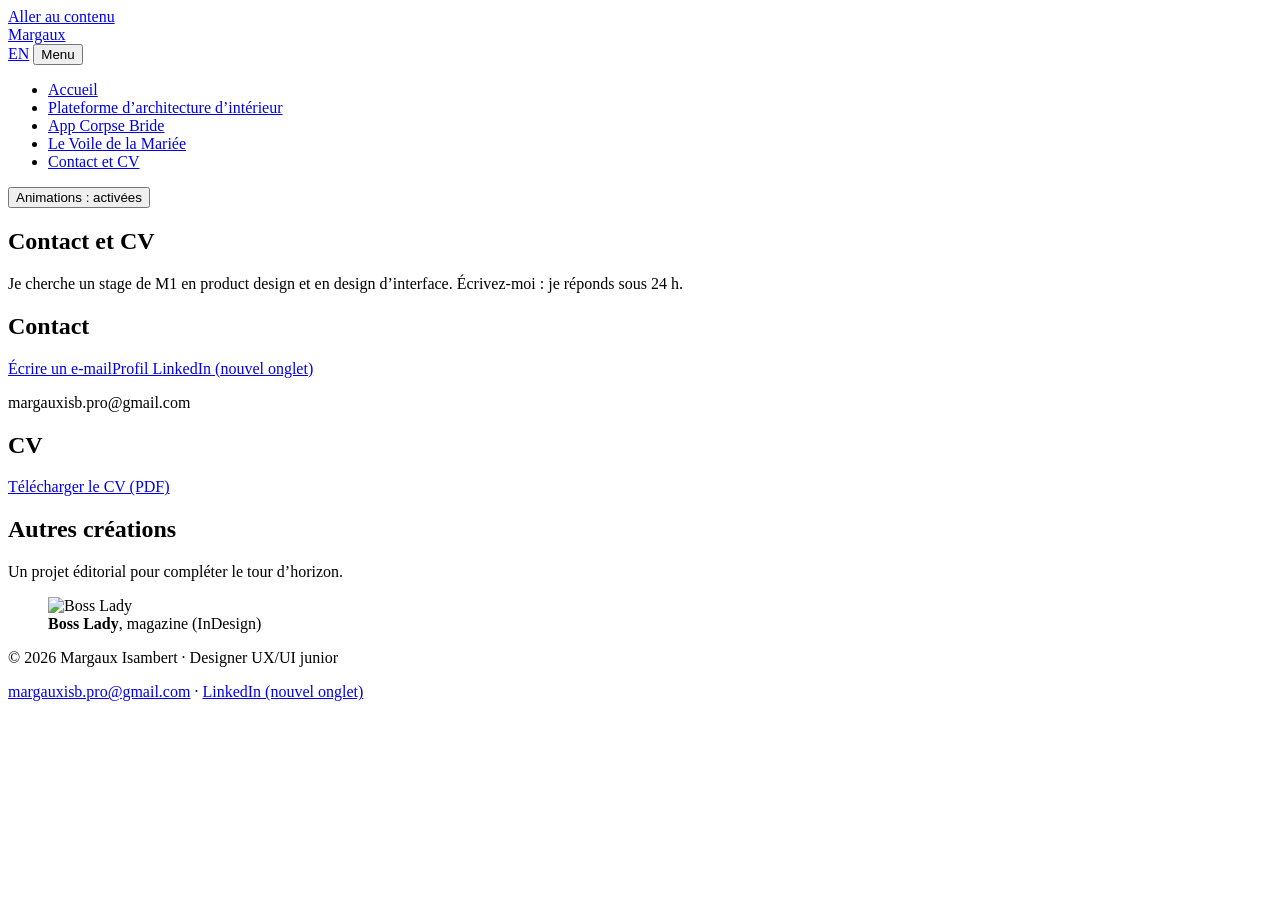
==== contact.html @ fbe2d5d9 "Add files via upload" ====
<!doctype html>
<html lang="fr">
<head>
<meta charset="utf-8">
<meta name="viewport" content="width=device-width, initial-scale=1">
<title>Contact et CV | Margaux Isambert</title>
<meta name="description" content="Contactez Margaux Isambert, designer UX/UI junior, et téléchargez son CV au format PDF. Recherche d’un stage de M1 en product design et design d’interface.">
<meta name="theme-color" content="#535d9b">
<link rel="canonical" href="https://mamargaux01.github.io/portfolio-2026/contact.html">
<link rel="alternate" hreflang="fr" href="https://mamargaux01.github.io/portfolio-2026/contact.html">
<link rel="alternate" hreflang="en" href="https://mamargaux01.github.io/portfolio-2026/en/contact.html">
<link rel="alternate" hreflang="x-default" href="https://mamargaux01.github.io/portfolio-2026/contact.html">
<meta property="og:type" content="website">
<meta property="og:locale" content="fr_FR">
<meta property="og:title" content="Contact et CV | Margaux Isambert">
<meta property="og:description" content="Contactez Margaux Isambert, designer UX/UI junior, et téléchargez son CV au format PDF. Recherche d’un stage de M1 en product design et design d’interface.">
<meta property="og:url" content="https://mamargaux01.github.io/portfolio-2026/contact.html">
<link rel="icon" href="assets/img/favicon.svg" type="image/svg+xml">
<link rel="preload" href="assets/fonts/sacramento-latin-400-normal.woff2" as="font" type="font/woff2" crossorigin>
<link rel="preload" href="assets/fonts/alice-latin-400-normal.woff2" as="font" type="font/woff2" crossorigin>
<script>(function(){var d=document.documentElement,m='full';try{m=matchMedia('(prefers-reduced-motion: reduce)').matches?'reduced':'full';var s=localStorage.getItem('mi-motion');if(s)m=s}catch(e){}d.dataset.motion=m})()</script>
<link rel="stylesheet" href="assets/css/style.css">
</head>
<body>
<a class="skip" href="#contenu">Aller au contenu</a>
<header class="hdr">
  <a class="logo" href="index.html" aria-label="Margaux Isambert, accueil">Margaux</a>
  <div class="hdr__right">
    <a class="lang" href="en/contact.html" hreflang="en" lang="en" aria-label="Read this page in English">EN</a>
    <button class="burger" id="menu-btn" type="button" aria-expanded="false" aria-controls="menu" data-open-label="Menu" data-close-label="Fermer">
      <span class="burger__bars" aria-hidden="true"><span></span></span>
      <span class="burger__label">Menu</span>
    </button>
  </div>
</header>
<div class="menu" id="menu" role="dialog" aria-modal="true" aria-label="Menu principal" inert>
  <nav aria-label="Navigation principale">
    <ul><li><a href="index.html">Accueil</a></li><li><a href="projets/plateforme-gestion-architecture.html">Plateforme d’architecture d’intérieur</a></li><li><a href="projets/app-corpse-bride.html">App Corpse Bride</a></li><li><a href="projets/voile-de-la-mariee.html">Le Voile de la Mariée</a></li><li><a href="contact.html" aria-current="page">Contact et CV</a></li></ul>
  </nav>
  <div class="menu__tools">
    <button class="btn btn--ghost" id="motion-toggle" type="button" aria-pressed="false" data-on="Animations : activées" data-off="Animations : réduites">Animations : activées</button>
  </div>
</div>
<main id="contenu">
  <section class="contact-hero">
    <div class="wrap">
      <h1 class="display">Contact et CV</h1>
      <p class="lead">Je cherche un stage de M1 en product design et en design d’interface. Écrivez-moi : je réponds sous 24 h.</p>
      <div class="panels">
        <div class="panel panel--blush">
          <h2>Contact</h2>
          <p><a class="btn" href="mailto:margauxisb.pro@gmail.com">Écrire un e-mail</a><a class="btn btn--ghost" href="https://www.linkedin.com/in/margaux-isambert/" target="_blank" rel="noopener">Profil LinkedIn<span class="vh"> (nouvel onglet)</span></a></p>
          <p>margauxisb.pro@gmail.com</p>
        </div>
        <div class="panel panel--powder" id="cv">
          <h2>CV</h2>
          <p><a class="btn" href="assets/cv/CV-Margaux-Isambert.pdf" download>Télécharger le CV (PDF)</a></p>
          
        </div>
      </div>
    </div>
  </section>

  <section class="sec" aria-labelledby="creations-title">
    <div class="wrap">
      <h2 class="display" id="creations-title">Autres créations</h2>
      <p>Un projet éditorial pour compléter le tour d’horizon.</p>
      <div class="shots">
        <figure class="shot">
          <img class="boss" src="assets/img/projects/boss-lady.webp" width="900" height="1200" alt="Boss Lady" loading="lazy">
          <figcaption><strong>Boss Lady</strong>, magazine (InDesign)</figcaption>
        </figure>
      </div>
      
    </div>
  </section>
</main>
<footer class="ftr">
  <div class="wrap">
    <p>© 2026 Margaux Isambert · Designer UX/UI junior</p>
    <p><a href="mailto:margauxisb.pro@gmail.com">margauxisb.pro@gmail.com</a> · <a href="https://www.linkedin.com/in/margaux-isambert/" target="_blank" rel="noopener">LinkedIn<span class="vh"> (nouvel onglet)</span></a></p>
  </div>
</footer>
<script src="assets/js/main.js" defer></script>
</body>
</html>
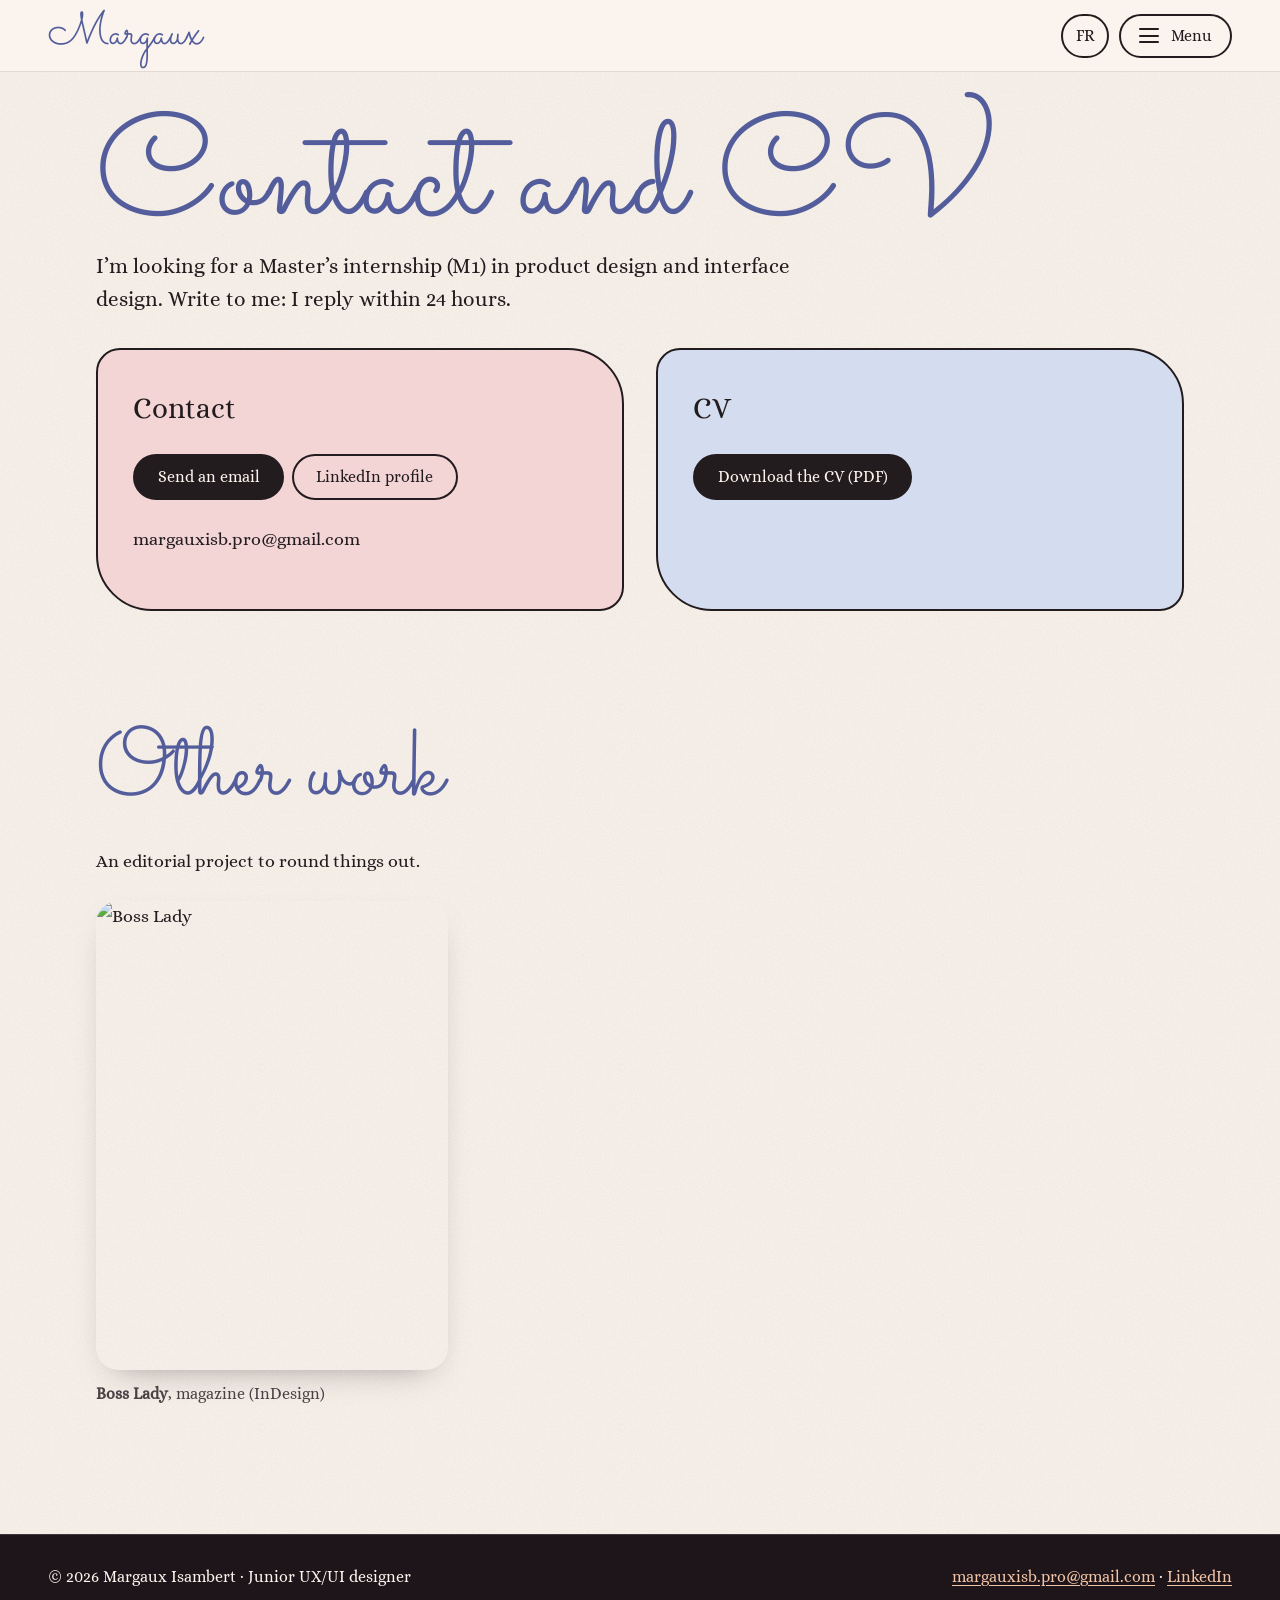
==== commit 325d5408: "Add files via upload" ====
--- a/contact.html
+++ b/contact.html
@@ -1,60 +1,60 @@
 <!doctype html>
-<html lang="fr">
+<html lang="en">
 <head>
 <meta charset="utf-8">
 <meta name="viewport" content="width=device-width, initial-scale=1">
-<title>Contact et CV | Margaux Isambert</title>
-<meta name="description" content="Contactez Margaux Isambert, designer UX/UI junior, et téléchargez son CV au format PDF. Recherche d’un stage de M1 en product design et design d’interface.">
+<title>Contact and CV | Margaux Isambert</title>
+<meta name="description" content="Get in touch with Margaux Isambert, junior UX/UI designer, and download her CV as a PDF. Looking for an M1 internship in product design and interface design.">
 <meta name="theme-color" content="#535d9b">
-<link rel="canonical" href="https://mamargaux01.github.io/portfolio-2026/contact.html">
+<link rel="canonical" href="https://mamargaux01.github.io/portfolio-2026/en/contact.html">
 <link rel="alternate" hreflang="fr" href="https://mamargaux01.github.io/portfolio-2026/contact.html">
 <link rel="alternate" hreflang="en" href="https://mamargaux01.github.io/portfolio-2026/en/contact.html">
 <link rel="alternate" hreflang="x-default" href="https://mamargaux01.github.io/portfolio-2026/contact.html">
 <meta property="og:type" content="website">
-<meta property="og:locale" content="fr_FR">
-<meta property="og:title" content="Contact et CV | Margaux Isambert">
-<meta property="og:description" content="Contactez Margaux Isambert, designer UX/UI junior, et téléchargez son CV au format PDF. Recherche d’un stage de M1 en product design et design d’interface.">
-<meta property="og:url" content="https://mamargaux01.github.io/portfolio-2026/contact.html">
-<link rel="icon" href="assets/img/favicon.svg" type="image/svg+xml">
-<link rel="preload" href="assets/fonts/sacramento-latin-400-normal.woff2" as="font" type="font/woff2" crossorigin>
-<link rel="preload" href="assets/fonts/alice-latin-400-normal.woff2" as="font" type="font/woff2" crossorigin>
+<meta property="og:locale" content="en_GB">
+<meta property="og:title" content="Contact and CV | Margaux Isambert">
+<meta property="og:description" content="Get in touch with Margaux Isambert, junior UX/UI designer, and download her CV as a PDF. Looking for an M1 internship in product design and interface design.">
+<meta property="og:url" content="https://mamargaux01.github.io/portfolio-2026/en/contact.html">
+<link rel="icon" href="../assets/img/favicon.svg" type="image/svg+xml">
+<link rel="preload" href="../assets/fonts/sacramento-latin-400-normal.woff2" as="font" type="font/woff2" crossorigin>
+<link rel="preload" href="../assets/fonts/alice-latin-400-normal.woff2" as="font" type="font/woff2" crossorigin>
 <script>(function(){var d=document.documentElement,m='full';try{m=matchMedia('(prefers-reduced-motion: reduce)').matches?'reduced':'full';var s=localStorage.getItem('mi-motion');if(s)m=s}catch(e){}d.dataset.motion=m})()</script>
-<link rel="stylesheet" href="assets/css/style.css">
+<link rel="stylesheet" href="../assets/css/style.css">
 </head>
 <body>
-<a class="skip" href="#contenu">Aller au contenu</a>
+<a class="skip" href="#contenu">Skip to content</a>
 <header class="hdr">
-  <a class="logo" href="index.html" aria-label="Margaux Isambert, accueil">Margaux</a>
+  <a class="logo" href="index.html" aria-label="Margaux Isambert, home">Margaux</a>
   <div class="hdr__right">
-    <a class="lang" href="en/contact.html" hreflang="en" lang="en" aria-label="Read this page in English">EN</a>
-    <button class="burger" id="menu-btn" type="button" aria-expanded="false" aria-controls="menu" data-open-label="Menu" data-close-label="Fermer">
+    <a class="lang" href="../contact.html" hreflang="fr" lang="fr" aria-label="Lire cette page en français">FR</a>
+    <button class="burger" id="menu-btn" type="button" aria-expanded="false" aria-controls="menu" data-open-label="Menu" data-close-label="Close">
       <span class="burger__bars" aria-hidden="true"><span></span></span>
       <span class="burger__label">Menu</span>
     </button>
   </div>
 </header>
-<div class="menu" id="menu" role="dialog" aria-modal="true" aria-label="Menu principal" inert>
-  <nav aria-label="Navigation principale">
-    <ul><li><a href="index.html">Accueil</a></li><li><a href="projets/plateforme-gestion-architecture.html">Plateforme d’architecture d’intérieur</a></li><li><a href="projets/app-corpse-bride.html">App Corpse Bride</a></li><li><a href="projets/voile-de-la-mariee.html">Le Voile de la Mariée</a></li><li><a href="contact.html" aria-current="page">Contact et CV</a></li></ul>
+<div class="menu" id="menu" role="dialog" aria-modal="true" aria-label="Main menu" inert>
+  <nav aria-label="Main navigation">
+    <ul><li><a href="index.html">Home</a></li><li><a href="projects/interior-design-platform.html">Interior design platform</a></li><li><a href="projects/corpse-bride-app.html">Corpse Bride app</a></li><li><a href="projects/bridal-veil-animation.html">The Bridal Veil</a></li><li><a href="contact.html" aria-current="page">Contact and CV</a></li></ul>
   </nav>
   <div class="menu__tools">
-    <button class="btn btn--ghost" id="motion-toggle" type="button" aria-pressed="false" data-on="Animations : activées" data-off="Animations : réduites">Animations : activées</button>
+    <button class="btn btn--ghost" id="motion-toggle" type="button" aria-pressed="false" data-on="Animations: on" data-off="Animations: reduced">Animations: on</button>
   </div>
 </div>
 <main id="contenu">
   <section class="contact-hero">
     <div class="wrap">
-      <h1 class="display">Contact et CV</h1>
-      <p class="lead">Je cherche un stage de M1 en product design et en design d’interface. Écrivez-moi : je réponds sous 24 h.</p>
+      <h1 class="display">Contact and CV</h1>
+      <p class="lead">I’m looking for a Master’s internship (M1) in product design and interface design. Write to me: I reply within 24 hours.</p>
       <div class="panels">
         <div class="panel panel--blush">
           <h2>Contact</h2>
-          <p><a class="btn" href="mailto:margauxisb.pro@gmail.com">Écrire un e-mail</a><a class="btn btn--ghost" href="https://www.linkedin.com/in/margaux-isambert/" target="_blank" rel="noopener">Profil LinkedIn<span class="vh"> (nouvel onglet)</span></a></p>
+          <p><a class="btn" href="mailto:margauxisb.pro@gmail.com">Send an email</a><a class="btn btn--ghost" href="https://www.linkedin.com/in/margaux-isambert/" target="_blank" rel="noopener">LinkedIn profile<span class="vh"> (opens in a new tab)</span></a></p>
           <p>margauxisb.pro@gmail.com</p>
         </div>
         <div class="panel panel--powder" id="cv">
           <h2>CV</h2>
-          <p><a class="btn" href="assets/cv/CV-Margaux-Isambert.pdf" download>Télécharger le CV (PDF)</a></p>
+          <p><a class="btn" href="../assets/cv/CV-Margaux-Isambert.pdf" download>Download the CV (PDF)</a></p>
           
         </div>
       </div>
@@ -63,11 +63,11 @@
 
   <section class="sec" aria-labelledby="creations-title">
     <div class="wrap">
-      <h2 class="display" id="creations-title">Autres créations</h2>
-      <p>Un projet éditorial pour compléter le tour d’horizon.</p>
+      <h2 class="display" id="creations-title">Other work</h2>
+      <p>An editorial project to round things out.</p>
       <div class="shots">
         <figure class="shot">
-          <img class="boss" src="assets/img/projects/boss-lady.webp" width="900" height="1200" alt="Boss Lady" loading="lazy">
+          <img class="boss" src="../assets/img/projects/boss-lady.webp" width="900" height="1200" alt="Boss Lady" loading="lazy">
           <figcaption><strong>Boss Lady</strong>, magazine (InDesign)</figcaption>
         </figure>
       </div>
@@ -77,10 +77,10 @@
 </main>
 <footer class="ftr">
   <div class="wrap">
-    <p>© 2026 Margaux Isambert · Designer UX/UI junior</p>
-    <p><a href="mailto:margauxisb.pro@gmail.com">margauxisb.pro@gmail.com</a> · <a href="https://www.linkedin.com/in/margaux-isambert/" target="_blank" rel="noopener">LinkedIn<span class="vh"> (nouvel onglet)</span></a></p>
+    <p>© 2026 Margaux Isambert · Junior UX/UI designer</p>
+    <p><a href="mailto:margauxisb.pro@gmail.com">margauxisb.pro@gmail.com</a> · <a href="https://www.linkedin.com/in/margaux-isambert/" target="_blank" rel="noopener">LinkedIn<span class="vh"> (opens in a new tab)</span></a></p>
   </div>
 </footer>
-<script src="assets/js/main.js" defer></script>
+<script src="../assets/js/main.js" defer></script>
 </body>
 </html>
--- a/assets/css/style.css
+++ b/assets/css/style.css
@@ -0,0 +1,313 @@
+@font-face{font-family:"Sacramento";src:url("../fonts/sacramento-latin-400-normal.woff2") format("woff2");font-weight:400;font-style:normal;font-display:swap}
+@font-face{font-family:"Alice";src:url("../fonts/alice-latin-400-normal.woff2") format("woff2");font-weight:400;font-style:normal;font-display:swap}
+
+:root{
+  --cream:#fbf5ee;
+  --paper:#ffffff;
+  --ink:#231c1f;
+  --ink-soft:#4a4045;
+  --blue:#535d9b;
+  --blue-deep:#3f4780;
+  --blue-soft:#c9cff0;
+  --powder:#d4dcef;
+  --red:#d34e51;
+  --red-text:#b8383c;
+  --peach:#f2c4a6;
+  --blush:#f4d5d6;
+  --night:#1d1519;
+  --maxw:74rem;
+  --gut:clamp(1.25rem,4vw,3rem);
+  --hdr:4.5rem;
+  --script:"Sacramento","Brush Script MT",cursive;
+  --serif:"Alice",Georgia,serif;
+  --grain:url("data:image/svg+xml,%3Csvg xmlns='http://www.w3.org/2000/svg' width='180' height='180'%3E%3Cfilter id='n'%3E%3CfeTurbulence type='fractalNoise' baseFrequency='.85' numOctaves='2' stitchTiles='stitch'/%3E%3CfeColorMatrix values='0 0 0 0 .14 0 0 0 0 .1 0 0 0 0 .1 0 0 0 .1 0'/%3E%3C/filter%3E%3Crect width='100%25' height='100%25' filter='url(%23n)'/%3E%3C/svg%3E");
+  --dots:radial-gradient(var(--ink) 1.1px,transparent 1.6px) 0 0/8px 8px;
+}
+
+*,*::before,*::after{box-sizing:border-box}
+html{scroll-padding-top:calc(var(--hdr) + 1rem);-webkit-text-size-adjust:100%}
+body{margin:0;font-family:var(--serif);font-size:1.125rem;line-height:1.7;color:var(--ink);background:var(--cream) var(--grain)}
+img,video,svg{max-width:100%;height:auto;display:block}
+p{margin:0 0 1.1em;max-width:66ch}
+a{color:var(--blue-deep);text-underline-offset:.2em;text-decoration-thickness:.08em}
+a:hover{color:var(--ink)}
+:focus-visible{outline:3px solid var(--red);outline-offset:3px;border-radius:3px}
+h1,h2,h3{margin:0;font-weight:400}
+h3{font-size:1.45rem;line-height:1.25;margin-bottom:.5rem}
+
+.skip{position:absolute;left:1rem;top:-6rem;z-index:300;background:var(--ink);color:var(--cream);padding:.75rem 1.1rem;border-radius:.6rem;text-decoration:none}
+.skip:focus{top:1rem;color:var(--cream)}
+.vh{position:absolute;width:1px;height:1px;overflow:hidden;clip:rect(0 0 0 0);clip-path:inset(50%);white-space:nowrap}
+.wrap{max-width:var(--maxw);margin:0 auto;padding:0 var(--gut)}
+.sec{padding-block:clamp(3.5rem,8vw,6.5rem)}
+.eyebrow{margin:0 0 .75rem;font-size:.82rem;letter-spacing:.2em;text-transform:uppercase;color:var(--ink-soft)}
+.display{font-family:var(--script);font-weight:400;line-height:.95;color:var(--blue)}
+h2.display{font-size:clamp(3.6rem,8vw,6rem);margin-bottom:1.6rem}
+
+.hdr{position:fixed;inset:0 0 auto 0;height:var(--hdr);z-index:100;display:flex;align-items:center;justify-content:space-between;padding:0 var(--gut);background:rgba(251,245,238,.94);border-bottom:1px solid rgba(35,28,31,.12);-webkit-backdrop-filter:blur(8px);backdrop-filter:blur(8px)}
+.logo{font-family:var(--script);font-size:2.9rem;line-height:1;color:var(--blue);text-decoration:none}
+.hdr__right{display:flex;align-items:center;gap:.6rem}
+.lang,.burger{display:inline-flex;align-items:center;justify-content:center;min-height:2.75rem;border:2px solid var(--ink);border-radius:2rem;background:transparent;color:var(--ink);font:inherit;font-size:1rem;text-decoration:none;cursor:pointer;transition:background .2s,color .2s}
+.lang{min-width:2.75rem;padding:0 .8rem}
+.burger{gap:.75rem;padding:.4rem 1.1rem}
+.lang:hover,.burger:hover{background:var(--peach);color:var(--ink)}
+.burger__bars{position:relative;width:1.3rem;height:.95rem;display:block}
+.burger__bars::before,.burger__bars::after,.burger__bars span{content:"";position:absolute;left:0;right:0;height:2px;background:currentColor;border-radius:2px;transition:transform .25s,opacity .2s,top .25s}
+.burger__bars::before{top:0}
+.burger__bars span{top:calc(50% - 1px)}
+.burger__bars::after{top:calc(100% - 2px)}
+.burger[aria-expanded="true"] .burger__bars::before{top:calc(50% - 1px);transform:rotate(45deg)}
+.burger[aria-expanded="true"] .burger__bars::after{top:calc(50% - 1px);transform:rotate(-45deg)}
+.burger[aria-expanded="true"] .burger__bars span{opacity:0}
+
+.menu{position:fixed;inset:0;z-index:90;isolation:isolate;overflow:auto;background:var(--blue) var(--grain);color:#fff;display:flex;flex-direction:column;justify-content:center;padding:calc(var(--hdr) + 2rem) var(--gut) 3rem;visibility:hidden;opacity:0;transition:opacity .3s,visibility 0s .3s}
+.menu.is-open{visibility:visible;opacity:1;transition:opacity .3s}
+.menu::before{content:"";position:absolute;z-index:-1;left:-8vmax;top:-8vmax;width:26vmax;height:26vmax;background:var(--peach);border-radius:48% 52% 60% 40% / 50% 42% 58% 50%;opacity:.95;pointer-events:none}
+.menu::after{content:"";position:absolute;z-index:-1;right:-10vmax;bottom:-10vmax;width:36vmax;height:36vmax;background:var(--red);border-radius:62% 38% 55% 45% / 48% 58% 42% 52%;pointer-events:none}
+.menu ul{list-style:none;margin:0 0 2rem;padding:0;max-width:var(--maxw)}
+.menu a{display:inline-block;color:#fff;font-size:clamp(1.9rem,5.2vw,3.2rem);line-height:1.25;padding:.2rem 0;text-decoration:none;background:linear-gradient(currentColor,currentColor) 0 100%/0 3px no-repeat;transition:background-size .25s}
+.menu a:hover,.menu a:focus-visible,.menu a[aria-current="page"]{background-size:100% 3px;color:#fff}
+.menu :focus-visible,.menu-open .hdr :focus-visible{outline-color:#fff}
+.menu__tools{display:flex;flex-wrap:wrap;gap:.75rem}
+.menu .btn--ghost{color:#fff;border-color:#fff}
+.menu .btn--ghost:hover{background:#fff;color:var(--blue-deep)}
+.menu-open{overflow:hidden}
+.menu-open .hdr{background:transparent;border-color:transparent;-webkit-backdrop-filter:none;backdrop-filter:none}
+.menu-open .logo,.menu-open .burger,.menu-open .lang{color:#fff;border-color:#fff}
+.menu-open .burger:hover,.menu-open .lang:hover{background:#fff;color:var(--blue-deep)}
+
+.btn{display:inline-flex;align-items:center;gap:.6rem;min-height:2.85rem;padding:.55rem 1.4rem;border-radius:2rem;border:2px solid var(--ink);background:var(--ink);color:var(--cream);font:inherit;font-size:1rem;line-height:1.2;text-decoration:none;cursor:pointer;transition:background .2s,color .2s,transform .2s}
+.btn:hover{background:var(--blue);border-color:var(--blue);color:#fff;transform:translateY(-2px)}
+.btn--ghost{background:transparent;color:var(--ink)}
+.btn--ghost:hover{background:var(--peach);border-color:var(--ink);color:var(--ink)}
+.btn--light{background:var(--peach);border-color:var(--peach);color:var(--ink)}
+.btn--light:hover{background:var(--cream);border-color:var(--cream);color:var(--ink)}
+.btn--outline-light{background:transparent;border-color:var(--peach);color:var(--peach)}
+.btn--outline-light:hover{background:var(--peach);color:var(--ink)}
+.btn svg{width:1rem;height:1rem;flex:none}
+
+main{padding-top:var(--hdr)}
+.intro{padding:1.5rem var(--gut) 2rem;display:flex;flex-direction:column;align-items:center}
+.stage{position:relative;width:min(100%,64rem,calc((100svh - var(--hdr) - 8rem) * 16 / 9));aspect-ratio:16/9;overflow:hidden;border-radius:2rem}
+.stage__deco{position:absolute;inset:0;z-index:0;pointer-events:none}
+.stage__deco svg{width:100%;height:100%}
+.stage__video{position:absolute;inset:0;z-index:1;width:100%;height:100%;object-fit:contain;mix-blend-mode:multiply}
+.stage[data-video="off"] .stage__video{visibility:hidden}
+.stage[data-video="on"] .stage__fallback{display:none}
+.stage__fallback{position:absolute;inset:0;z-index:1}
+.walker{position:absolute;left:50%;bottom:3%;height:84%;aspect-ratio:760/740;transform:translateX(-50%)}
+.walker img{height:100%;width:auto;margin:0 auto}
+.prints{position:absolute;inset:0;pointer-events:none}
+.prints span{position:absolute;width:3.4%;aspect-ratio:2/1;border-radius:50%;filter:blur(2px);opacity:.92;transform:rotate(-14deg)}
+.prints span:nth-child(1){left:8%;bottom:9%;background:#6f9a45}
+.prints span:nth-child(2){left:14%;bottom:5%;background:#8a4fa8}
+.prints span:nth-child(3){left:21%;bottom:9%;background:#3b82d1}
+.prints span:nth-child(4){left:27%;bottom:5%;background:#e4b92f}
+.prints span:nth-child(5){left:34%;bottom:9%;background:var(--red)}
+.prints span:nth-child(6){left:40%;bottom:5%;background:#e4b92f}
+.stage.is-playing .walker{animation:walk-in 4s cubic-bezier(.3,.6,.4,1) both}
+.stage.is-playing .walker img{animation:bob .5s ease-in-out 8}
+.stage.is-playing .prints span{animation:print-in .01s linear both}
+.stage.is-playing .prints span:nth-child(1){animation-delay:.4s}
+.stage.is-playing .prints span:nth-child(2){animation-delay:.8s}
+.stage.is-playing .prints span:nth-child(3){animation-delay:1.2s}
+.stage.is-playing .prints span:nth-child(4){animation-delay:1.6s}
+.stage.is-playing .prints span:nth-child(5){animation-delay:2s}
+.stage.is-playing .prints span:nth-child(6){animation-delay:2.4s}
+.stage.is-paused *{animation-play-state:paused !important}
+@keyframes walk-in{from{transform:translateX(-170%)}to{transform:translateX(-50%)}}
+@keyframes bob{50%{transform:translateY(-2.2%)}}
+@keyframes print-in{from{opacity:0}to{opacity:.92}}
+
+.bubbles{position:absolute;inset:0;z-index:3;pointer-events:none}
+.bubble{position:absolute;top:6%;isolation:isolate;max-width:min(25rem,60%);margin:0;font-size:clamp(.95rem,1.75vw,1.25rem);line-height:1.45;opacity:0;transform:translateY(.5rem) scale(.97);transition:opacity .25s,transform .25s}
+.bubble::before{content:"";position:absolute;z-index:0;inset:9px -11px -11px 9px;border-radius:2rem;background:var(--dots)}
+.bubble__body{position:relative;z-index:1;display:block;padding:1rem 1.35rem;background:#fff;color:var(--ink);border:3px solid var(--ink);border-radius:2rem}
+.bubble__body::after{content:"";position:absolute;bottom:-13px;width:22px;height:22px;background:#fff;border-right:3px solid var(--ink);border-bottom:3px solid var(--ink);transform:rotate(45deg)}
+.bubble[data-side="right"]{right:3%}
+.bubble[data-side="right"] .bubble__body::after{left:2rem}
+.bubble[data-side="left"]{left:3%}
+.bubble[data-side="left"] .bubble__body::after{right:2rem}
+.bubble.is-on{opacity:1;transform:none}
+.bubble .w{opacity:0;transition:opacity .18s}
+.bubble .w.in{opacity:1}
+
+.ctrl{display:flex;flex-wrap:wrap;justify-content:center;gap:.75rem;margin-top:1.1rem}
+.transcript{margin-top:1.25rem;width:min(100%,64rem)}
+.transcript summary{display:inline-block;cursor:pointer;color:var(--blue-deep);text-decoration:underline;text-underline-offset:.2em}
+.transcript ol{margin:1rem 0 0;padding-left:1.4rem;max-width:62ch}
+.transcript li{margin-bottom:.5rem}
+
+.hero{position:relative;overflow:hidden;padding-block:clamp(4.5rem,11vw,8.5rem)}
+.hero__in{position:relative;z-index:1}
+.hero h1{margin:0 0 .4rem;display:flex;flex-direction:column;align-items:flex-start}
+.h1__script{font-family:var(--script);font-size:clamp(6.5rem,22vw,16rem);line-height:.8;color:var(--blue);margin-left:-.04em}
+.h1__caps{margin:-.15em 0 0 .08em;font-size:clamp(1.5rem,5vw,3.4rem);letter-spacing:.32em;text-transform:uppercase;color:var(--ink)}
+.hero__role{margin:1.5rem 0 1rem;font-size:clamp(1.25rem,2.8vw,1.8rem);line-height:1.3;max-width:28ch}
+.hero__lead{max-width:36rem;margin-bottom:2rem}
+.hero__cta{display:flex;flex-wrap:wrap;gap:.75rem}
+.organic{position:absolute;inset:0;width:100%;height:100%;z-index:2;pointer-events:none;mix-blend-mode:multiply}
+.sticker{position:absolute;z-index:3;right:clamp(1rem,8vw,7rem);bottom:clamp(2rem,9vw,6rem);display:grid;place-items:center;width:clamp(8.5rem,16vw,11.5rem);aspect-ratio:1;padding:1.2rem;border-radius:50%;background:var(--peach);color:var(--ink);text-align:center;font-size:clamp(.9rem,1.5vw,1.1rem);line-height:1.25;transform:rotate(-9deg);box-shadow:0 0 0 6px var(--cream),0 0 0 8px var(--ink)}
+
+.board-head{display:flex;flex-wrap:wrap;align-items:end;justify-content:space-between;gap:1rem;margin-bottom:2.25rem}
+.board-head p{margin:0;color:var(--ink-soft)}
+.board{display:grid;grid-template-columns:repeat(3,minmax(0,1fr));gap:1.5rem;align-items:start}
+.col{display:flex;flex-direction:column;gap:1.5rem}
+.pin{position:relative;overflow:hidden;border-radius:1.6rem;background:var(--paper);color:var(--ink);box-shadow:0 1px 0 rgba(35,28,31,.08),0 10px 30px -14px rgba(35,28,31,.35);transition:transform .25s,box-shadow .25s}
+.pin:hover{transform:translateY(-6px);box-shadow:0 1px 0 rgba(35,28,31,.08),0 22px 40px -16px rgba(35,28,31,.45)}
+.pin__media{display:block;overflow:hidden}
+.pin__media img{width:100%;height:100%;object-fit:cover}
+.pin__media--ui{background:var(--blush);padding:1.25rem 1.25rem 0}
+.pin__media--ui img{border-radius:1rem 1rem 0 0;height:auto}
+.pin__media--tall{aspect-ratio:4/5}
+.pin__media--tall2{aspect-ratio:3/4}
+.pin__body{padding:1.1rem 1.35rem 1.45rem}
+.pin__body h3{font-size:1.4rem;margin-bottom:.4rem}
+.pin__body p{font-size:1rem;line-height:1.55;margin-bottom:.9rem}
+.pin__link{color:inherit;text-decoration:none}
+.pin__link::after{content:"";position:absolute;inset:0;z-index:2}
+.pin__go{position:absolute;z-index:3;top:1rem;right:1rem;padding:.4rem 1rem;border-radius:2rem;background:var(--red);color:var(--ink);font-size:.95rem;opacity:0;transform:translateY(-.4rem);transition:opacity .2s,transform .2s;pointer-events:none}
+.pin:hover .pin__go,.pin:focus-within .pin__go{opacity:1;transform:none}
+@media (hover:none){.pin__go{opacity:1;transform:none}}
+.pin--quote{background:var(--blue);color:#fff;padding:2.2rem 1.8rem 2rem;box-shadow:none}
+.pin--quote:hover{transform:none;box-shadow:none}
+.pin--quote p{margin:0;font-family:var(--script);font-size:clamp(2.6rem,4.4vw,3.6rem);line-height:.95;color:#fff;max-width:none}
+.pin--quote .eyebrow{color:var(--peach);margin-bottom:1.2rem;font-family:var(--serif);font-size:.78rem}
+.pin--palette{padding:1.4rem;background:var(--paper)}
+.pin--palette h3{font-size:1.2rem}
+.swatches{display:grid;grid-template-columns:repeat(2,1fr);gap:.6rem;margin:.9rem 0}
+.swatch{aspect-ratio:1.5;border-radius:1rem;display:flex;align-items:flex-end;padding:.5rem .7rem;font-size:.78rem;letter-spacing:.04em}
+.swatch--blue{background:var(--blue);color:#fff}
+.swatch--red{background:var(--red);color:var(--ink)}
+.swatch--peach{background:var(--peach)}
+.swatch--cream{background:var(--cream);border:1px solid rgba(35,28,31,.2)}
+.pin--palette p{margin:0;font-size:.95rem;line-height:1.5}
+.pin--cv{background:var(--night);color:var(--peach);padding:1.6rem 1.6rem 1.7rem;box-shadow:none}
+.pin--cv h3{font-size:1.7rem;color:var(--peach)}
+.pin--cv p{color:var(--cream);font-size:1rem;margin-bottom:0}
+.pin--cv .pin__link{color:var(--peach)}
+.pin--cv .pin__go{background:var(--peach)}
+
+.about{background:var(--blush) var(--grain);overflow:hidden}
+.about__grid{display:grid;gap:3rem 4.5rem;align-items:center}
+@media(min-width:56rem){.about__grid{grid-template-columns:minmax(0,5fr) minmax(0,7fr)}}
+.polaroid{position:relative;max-width:22rem;margin:1rem auto 0;padding:.9rem .9rem 3.2rem;background:#fff;box-shadow:0 18px 40px -18px rgba(35,28,31,.55);transform:rotate(-3deg)}
+.polaroid::before{content:"";position:absolute;top:-1.1rem;left:50%;width:6rem;height:2rem;margin-left:-3rem;background:rgba(242,196,166,.85);transform:rotate(3deg)}
+.polaroid img.photo{width:100%;aspect-ratio:3/4;object-fit:cover}
+.polaroid__cap{position:absolute;left:0;right:0;bottom:.7rem;text-align:center;font-family:var(--script);font-size:2.1rem;line-height:1;color:var(--ink)}
+.polaroid .sticker-av{position:absolute;right:-3.2rem;bottom:-1.6rem;width:11rem;transform:rotate(6deg);filter:drop-shadow(2px 0 0 #fff) drop-shadow(-2px 0 0 #fff) drop-shadow(0 2px 0 #fff) drop-shadow(0 -2px 0 #fff) drop-shadow(0 8px 10px rgba(35,28,31,.25))}
+.chips{display:flex;flex-wrap:wrap;gap:.5rem;list-style:none;margin:1.25rem 0 0;padding:0}
+.chips li{padding:.2rem .95rem;border-radius:2rem;background:#fff;border:1.5px solid var(--ink);font-size:.95rem}
+.chips li:nth-child(3n+2){background:var(--powder)}
+.chips li:nth-child(3n){background:var(--peach)}
+
+.band{position:relative;overflow:hidden;background:var(--night) var(--grain);color:var(--cream)}
+.band::before{content:"";position:absolute;right:-6rem;top:-5rem;width:22rem;height:22rem;background:var(--blue);opacity:.9;border-radius:55% 45% 52% 48% / 48% 56% 44% 52%}
+.band::after{content:"";position:absolute;left:-4rem;bottom:-7rem;width:14rem;height:14rem;background:var(--red);opacity:.9;border-radius:50% 50% 42% 58% / 56% 44% 56% 44%}
+.band .wrap{position:relative;z-index:1}
+.band h2.display{color:var(--peach)}
+.band a{color:var(--peach)}
+.band .btn--light{color:var(--ink)}
+.band .btn--light:hover{color:var(--ink)}
+.band .btn--outline-light{color:var(--peach)}
+.band .btn--outline-light:hover{color:var(--ink)}
+.band :focus-visible{outline-color:var(--peach)}
+.band__links{display:flex;flex-wrap:wrap;gap:.75rem}
+.ftr{background:var(--night);color:var(--cream);padding:1.75rem var(--gut) 2rem;font-size:1rem;border-top:1px solid rgba(251,245,238,.15)}
+.ftr a{color:var(--peach)}
+.ftr :focus-visible{outline-color:var(--peach)}
+.ftr .wrap{display:flex;flex-wrap:wrap;gap:.5rem 2rem;justify-content:space-between;padding:0}
+.ftr p{margin:0}
+
+.phero{position:relative;overflow:hidden;padding:2.5rem 0 0;background:var(--accent,var(--blush)) var(--grain)}
+.phero--blush{--accent:var(--blush)}
+.phero--powder{--accent:var(--powder)}
+.phero--peach{--accent:var(--peach)}
+.phero__n{position:absolute;right:var(--gut);top:1rem;font-size:clamp(9rem,26vw,20rem);line-height:.8;color:rgba(35,28,31,.09);pointer-events:none;user-select:none}
+.phero .wrap{position:relative}
+.crumbs{font-size:1rem;margin-bottom:1.5rem}
+.crumbs ol{list-style:none;display:flex;flex-wrap:wrap;gap:.4rem;margin:0;padding:0}
+.crumbs li+li::before{content:"/";margin-right:.4rem}
+.crumbs a{color:var(--ink)}
+.phero h1{font-size:clamp(2.4rem,5.6vw,4.2rem);line-height:1.08;color:var(--ink);max-width:19ch;margin-bottom:1.25rem}
+.lead{font-size:1.3rem;line-height:1.6;max-width:44rem}
+.meta{display:grid;grid-template-columns:repeat(auto-fit,minmax(11rem,1fr));gap:1rem 2rem;margin:1.75rem 0 2.5rem;padding:1.25rem 0;border-block:2px solid var(--ink)}
+.meta dt{font-size:.8rem;letter-spacing:.18em;text-transform:uppercase;color:var(--ink-soft)}
+.meta dd{margin:.15rem 0 0}
+.cover{position:relative;margin:0 auto;max-width:var(--maxw);padding:0 var(--gut)}
+.cover__in{border-radius:2rem 2rem 0 0;overflow:hidden;background:var(--paper);box-shadow:0 -10px 40px -20px rgba(35,28,31,.4)}
+.cover__in img{width:100%;height:auto}
+.cover--art .cover__in{display:grid;place-items:center;background:transparent;box-shadow:none;border-radius:0}
+.cover--art img{max-height:34rem;width:auto;margin:0 auto}
+.prose{max-width:46rem}
+.sec-n{display:block;margin-bottom:.25rem;font-size:.82rem;letter-spacing:.2em;text-transform:uppercase;color:var(--ink-soft)}
+.problem{position:relative;margin:2rem 0;padding:1.8rem 2rem;background:var(--paper);border:2px solid var(--ink);border-radius:1.5rem;font-size:1.45rem;line-height:1.45;max-width:46rem;box-shadow:8px 8px 0 var(--red)}
+.problem p{margin:0;max-width:none}
+.problem small{display:block;margin-bottom:.5rem;font-size:.8rem;letter-spacing:.2em;text-transform:uppercase;color:var(--red-text)}
+.points{list-style:none;margin:0 0 1.5rem;padding:0;display:grid;gap:.9rem;max-width:46rem}
+.points li{position:relative;padding-left:1.7rem}
+.points li::before{content:"";position:absolute;left:0;top:.5em;width:.9rem;height:.9rem;background:var(--red);clip-path:polygon(50% 0,62% 38%,100% 50%,62% 62%,50% 100%,38% 62%,0 50%,38% 38%)}
+.trio{display:grid;gap:1.5rem;grid-template-columns:repeat(auto-fit,minmax(15rem,1fr));margin:1.5rem 0 2rem}
+.trio>div{padding:1.4rem 1.5rem;background:var(--paper);border-radius:1.4rem;border-top:6px solid var(--blue);box-shadow:0 10px 30px -18px rgba(35,28,31,.4)}
+.trio>div:nth-child(2){border-top-color:var(--red)}
+.trio>div:nth-child(3){border-top-color:var(--peach)}
+.trio p{margin-bottom:0;font-size:1rem;line-height:1.6}
+.pros-cons{display:grid;gap:1.5rem;grid-template-columns:repeat(auto-fit,minmax(18rem,1fr));margin-top:2rem}
+.pros-cons>div{padding:1.9rem;border-radius:1.6rem}
+.pros{background:var(--powder)}
+.cons{background:var(--paper);border:2px dashed var(--ink)}
+.pros-cons .points{margin-bottom:0}
+.shots{display:grid;gap:1.5rem;grid-template-columns:repeat(auto-fit,minmax(16rem,1fr));margin:1.5rem 0}
+.shot{margin:0}
+.wrap>.shot{max-width:52rem}
+.shot__ph{aspect-ratio:16/10;display:grid;place-items:center;text-align:center;padding:1rem;border:2px dashed var(--ink);border-radius:1.4rem;color:var(--ink-soft);background:var(--paper);background-image:var(--dots);background-size:14px 14px;font-size:1rem}
+.shot img{width:100%;height:auto;border-radius:1.4rem;box-shadow:0 14px 34px -20px rgba(35,28,31,.5)}
+.shot figcaption{margin-top:.6rem;font-size:1rem;color:var(--ink-soft)}
+.boss{max-width:22rem;width:100%;border-radius:1.4rem;box-shadow:0 18px 36px -20px rgba(35,28,31,.5)}
+.todo{margin:1rem 0;padding:.85rem 1.1rem;border:2px dashed var(--red-text);border-radius:.9rem;background:var(--paper);color:var(--red-text);font-size:1rem;line-height:1.5;max-width:46rem}
+.todo p{margin:0;max-width:none}
+.pn{display:grid;gap:1rem;grid-template-columns:repeat(auto-fit,minmax(15rem,1fr))}
+.pn a{display:block;padding:1.5rem 1.7rem;border:2px solid var(--ink);border-radius:1.4rem;background:var(--paper);text-decoration:none;color:var(--ink);transition:transform .2s,background .2s}
+.pn a:hover{transform:translateY(-4px);background:var(--peach)}
+.pn small{display:block;font-size:.8rem;letter-spacing:.18em;text-transform:uppercase;color:var(--ink-soft)}
+.pn .next{text-align:right}
+
+.contact-hero{padding:3rem 0 1rem}
+.contact-hero h1{font-size:clamp(4.4rem,13vw,9rem);line-height:.9}
+.panels{display:grid;gap:2rem;grid-template-columns:repeat(auto-fit,minmax(18rem,1fr));margin-top:2rem}
+.panel{padding:2.2rem;border-radius:1.5rem 3.5rem 1.5rem 3.5rem;border:2px solid var(--ink)}
+.panel--blush{background:var(--blush)}
+.panel--powder{background:var(--powder)}
+.panel h2{font-size:1.8rem;margin-bottom:1rem}
+.panel .btn{margin:.25rem .5rem .25rem 0}
+.mag{position:relative;max-width:22rem;aspect-ratio:3/4;display:flex;flex-direction:column;justify-content:space-between;padding:1.6rem;border-radius:1.4rem;background:var(--peach);overflow:hidden;box-shadow:0 18px 36px -20px rgba(35,28,31,.5)}
+.mag::before{content:"";position:absolute;right:-3rem;top:-3rem;width:12rem;height:12rem;background:var(--blue);border-radius:50%}
+.mag span{position:relative;font-size:.8rem;letter-spacing:.22em;text-transform:uppercase}
+.mag strong{position:relative;font-weight:400;font-size:3.6rem;line-height:.95;text-transform:uppercase;letter-spacing:.04em;color:var(--ink)}
+.mag i{position:relative;font-style:normal;font-family:var(--script);font-size:2.6rem;color:var(--red-text)}
+
+html[data-motion="reduced"] *,html[data-motion="reduced"] *::before,html[data-motion="reduced"] *::after{animation:none !important;transition:none !important;scroll-behavior:auto !important}
+@media (prefers-reduced-motion:reduce){
+  *,*::before,*::after{animation:none !important;transition:none !important;scroll-behavior:auto !important}
+}
+
+@media (max-width:62rem){
+  .board{grid-template-columns:repeat(2,minmax(0,1fr))}
+  .col:nth-child(3){grid-column:1/-1;display:grid;grid-template-columns:repeat(2,minmax(0,1fr));align-items:start}
+}
+@media (max-width:43.75rem){
+  .stage{aspect-ratio:4/5;width:min(100%,32rem)}
+  .walker{height:62%;bottom:4%}
+  .bubble{top:3%;max-width:88%}
+  .bubble[data-side="left"],.bubble[data-side="right"]{left:6%;right:auto}
+  .bubble[data-side="right"] .bubble__body::after,.bubble[data-side="left"] .bubble__body::after{left:2rem;right:auto}
+  .prints span{width:6%}
+  .menu a{font-size:clamp(1.7rem,8vw,2.4rem)}
+  .board{grid-template-columns:1fr}
+  .col:nth-child(3){display:flex}
+  .sticker{position:relative;right:auto;bottom:auto;margin:2rem 0 0 auto}
+  .polaroid .sticker-av{right:-1rem;width:8.5rem}
+  .logo{font-size:2.5rem}
+  .burger__label{position:absolute;width:1px;height:1px;overflow:hidden;clip:rect(0 0 0 0);clip-path:inset(50%);white-space:nowrap}
+  .burger{padding:.4rem .9rem}
+}
